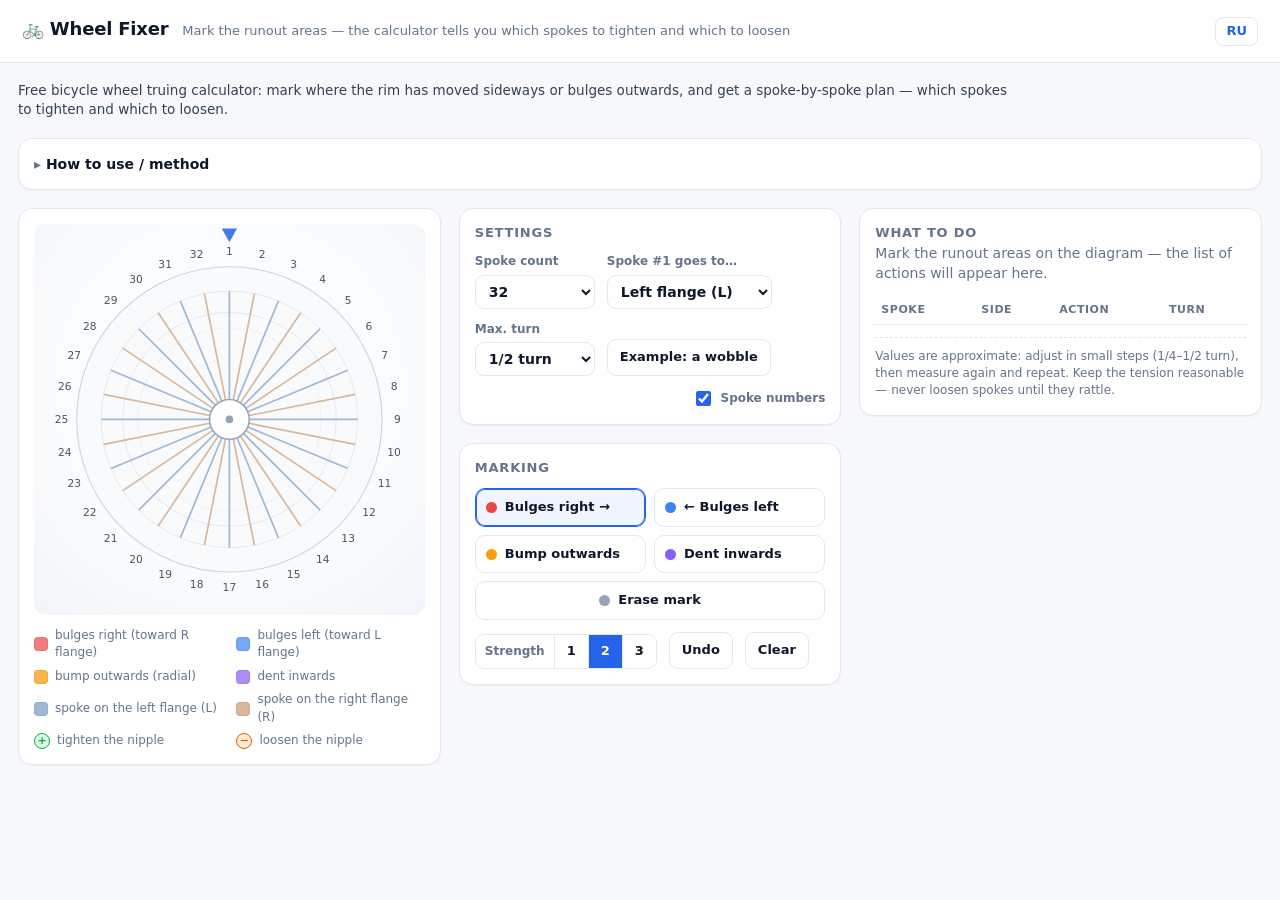
==== en/index.html @ 26d008dc "SEO + английская версия: /en/ с hreflang, canonical, OG/Twitter, JSON-LD, sitemap, robots; вынести C" ====
<!doctype html>
<html lang="en">
<head>
<meta charset="utf-8" />
<meta name="viewport" content="width=device-width, initial-scale=1" />
<meta name="description" content="Free bicycle wheel truing calculator. Mark lateral rim runout (a wobble, or &#8220;8&#8221;) and get a spoke-by-spoke plan: which spokes to tighten and which to loosen." />
<link rel="canonical" href="https://teodar.github.io/wheel-fixer/en/" />
<link rel="alternate" hreflang="ru" href="https://teodar.github.io/wheel-fixer/" />
<link rel="alternate" hreflang="en" href="https://teodar.github.io/wheel-fixer/en/" />
<link rel="alternate" hreflang="x-default" href="https://teodar.github.io/wheel-fixer/" />
<meta name="robots" content="index,follow" />
<meta name="theme-color" content="#2563eb" />
<link rel="icon" href="../favicon.svg" type="image/svg+xml" />
<meta property="og:type" content="website" />
<meta property="og:site_name" content="Wheel Fixer" />
<meta property="og:title" content="Bicycle Wheel Truing Calculator — Wheel Fixer" />
<meta property="og:description" content="Mark the wobble on the wheel diagram — the calculator shows which spokes to tighten and which to loosen." />
<meta property="og:url" content="https://teodar.github.io/wheel-fixer/en/" />
<meta property="og:image" content="https://teodar.github.io/wheel-fixer/og.png" />
<meta property="og:image:width" content="1200" />
<meta property="og:image:height" content="630" />
<meta property="og:locale" content="en_US" />
<meta property="og:locale:alternate" content="ru_RU" />
<meta name="twitter:card" content="summary_large_image" />
<meta name="twitter:title" content="Bicycle Wheel Truing Calculator — Wheel Fixer" />
<meta name="twitter:description" content="Mark the wobble on the wheel diagram — the calculator shows which spokes to tighten and which to loosen." />
<meta name="twitter:image" content="https://teodar.github.io/wheel-fixer/og.png" />
<link rel="stylesheet" href="../styles.css" />
<script type="application/ld+json">
{"@context":"https://schema.org","@type":"WebApplication","name":"Wheel Fixer","alternateName":"Bicycle Wheel Truing Calculator","url":"https://teodar.github.io/wheel-fixer/en/","applicationCategory":"UtilityApplication","operatingSystem":"Any (modern web browser)","browserRequirements":"Requires JavaScript","inLanguage":"en","isAccessibleForFree":true,"offers":{"@type":"Offer","price":"0","priceCurrency":"USD"},"description":"Free web calculator for truing a bicycle wheel: mark lateral and radial rim runout and get a list of the spokes to tighten or loosen."}
</script>
<title>Bicycle Wheel Truing Calculator — Wheel Fixer</title>
</head>
<body>
<header>
  <h1>🚲 Wheel Fixer</h1>
  <span class="sub">Mark the runout areas — the calculator tells you which spokes to tighten and which to loosen</span>
    <a class="lang" href="../" hreflang="ru" title="Русская версия">RU</a>
</header>

<main>
    <p class="intro span-all">Free bicycle wheel truing calculator: mark where the rim has moved sideways or bulges outwards, and get a spoke-by-spoke plan — which spokes to tighten and which to loosen.</p>
  <details class="card howto span-all">
    <summary>How to use / method</summary>
      <div class="body">
        <ol>
          <li>Fix the wheel in a truing stand or in an upside-down frame.</li>
          <li>The drive side (freewheel / cassette) is the <b>right side (R)</b>. Spokes going to the right hub flange are marked R, to the left — L.</li>
          <li>Line up the top of the diagram with <b>spoke #1</b>: find it on the wheel and agree that it sits at 12 o'clock. Numbering goes clockwise.</li>
          <li>Find the runout areas with chalk or a gauge. Click the matching segment on the diagram (you can drag to mark several in a row):
            <br>&bull; <span style="color:#ef4444;font-weight:700">red</span> — bulges right; <span style="color:#3b82f6;font-weight:700">blue</span> — bulges left (this is the wobble, or &#8220;8&#8221;);
            <br>&bull; <span style="color:#f59e0b;font-weight:700">orange</span> — bump outwards; <span style="color:#8b5cf6;font-weight:700">purple</span> — dent inwards (radial runout).</li>
          <li>Use the &#8220;What to do&#8221; table: for every spoke it shows tighten (+) or loosen (&minus;) and by how much.</li>
          <li>Turn the nipples, check the wheel again and repeat the marking. Two or three passes are usually enough.</li>
        </ol>
        <div class="callout">
          <b>The wobble rule in plain words:</b> where the rim has moved to the right, tighten the left spoke and loosen the right one (and vice versa). The calculator finds the right spokes on both sides of the marked gap.
        </div>
        <div>
          <b>About the turns:</b> &#8220;tighten&#8221; means clockwise when you look at the nipple from the rim side (normal right-hand thread). The exact number of turns depends on the wheel, so the values are a guide — start small and keep an eye on spoke tension (the &#8220;ping&#8221;).
        </div>
        <div>
          <b>Caveats:</b> the model assumes the spokes alternate L/R (a standard build). If your wheel is unusual (2:1, radial lacing, etc.), treat the result as a hint about the direction only.
        </div>
      </div>
  </details>

  <section class="card wheel-card">
    <svg id="wheel" viewBox="-128 -128 256 256" role="img" aria-label="Wheel diagram. Click the segments to mark the runout areas."></svg>
    <div class="legend">
      <span class="item"><span class="sw red"></span>bulges right (toward R flange)</span>
      <span class="item"><span class="sw blue"></span>bulges left (toward L flange)</span>
      <span class="item"><span class="sw amber"></span>bump outwards (radial)</span>
      <span class="item"><span class="sw violet"></span>dent inwards</span>
      <span class="item"><span class="sw L"></span>spoke on the left flange (L)</span>
      <span class="item"><span class="sw R"></span>spoke on the right flange (R)</span>
      <span class="item"><span class="badge t">+</span>tighten the nipple</span>
      <span class="item"><span class="badge l">&minus;</span>loosen the nipple</span>
    </div>
  </section>

  <div class="controls-col">
    <section class="card settings-card">
      <h2>Settings</h2>
      <div class="row">
        <label>Spoke count
          <select id="nSel"></select>
        </label>
        <label>Spoke #1 goes to…
          <select id="sideSel">
            <option value="L">Left flange (L)</option>
            <option value="R">Right flange (R)</option>
          </select>
        </label>
      </div>

      <div class="row">
        <label>Max. turn
          <select id="turnSel">
            <option value="0.25">1/4 turn</option>
            <option value="0.5" selected>1/2 turn</option>
            <option value="0.75">3/4 turn</option>
            <option value="1">1 turn</option>
          </select>
        </label>
        <button class="btn" id="exampleBtn">Example: a wobble</button>
        <label class="chk"><input type="checkbox" id="numChk" checked /> Spoke numbers</label>
      </div>
    </section>

    <section class="card toolbar-card">
      <h2>Marking</h2>
      <div class="modes" id="modes">
        <button class="mode active" data-mode="latR" title="Bulges right (toward the R flange)"><span class="dot"></span><span class="mlong">Bulges right →</span><span class="mshort">→ right</span></button>
        <button class="mode" data-mode="latL" title="Bulges left (toward the L flange)"><span class="dot"></span><span class="mlong">← Bulges left</span><span class="mshort">← left</span></button>
        <button class="mode" data-mode="radO" title="Bump outwards (radial)"><span class="dot"></span><span class="mlong">Bump outwards</span><span class="mshort">bump</span></button>
        <button class="mode" data-mode="radI" title="Dent inwards"><span class="dot"></span><span class="mlong">Dent inwards</span><span class="mshort">dent</span></button>
        <button class="mode erase" data-mode="erase" title="Erase the mark"><span class="dot"></span><span class="mlong">Erase mark</span><span class="mshort">erase</span></button>
      </div>

      <div class="row toolbar-row">
        <div class="seg" id="segStr" role="group" aria-label="Mark strength">
          <span class="seg-label">Strength</span>
          <button type="button" class="seg-btn" data-val="1">1</button>
          <button type="button" class="seg-btn active" data-val="2">2</button>
          <button type="button" class="seg-btn" data-val="3">3</button>
        </div>
        <button class="btn" id="undoBtn">Undo</button>
        <button class="btn" id="clearBtn">Clear</button>
      </div>
    </section>
  </div>

  <section class="card results-card" id="resultsCard">
      <div class="results-head">
        <h2>What to do</h2>
        <button type="button" class="res-toggle" id="resToggle" aria-expanded="false" aria-controls="resBody" title="Show/hide">▾</button>
      </div>
      <div id="summary" class="summary"></div>
      <div class="res-body" id="resBody">
        <div class="table-wrap">
          <table id="resTable">
            <thead><tr><th>Spoke</th><th>Side</th><th>Action</th><th>Turn</th></tr></thead>
            <tbody></tbody>
          </table>
        </div>
        <div class="note">Values are approximate: adjust in small steps (1/4–1/2 turn), then measure again and repeat. Keep the tension reasonable — never loosen spokes until they rattle.</div>
      </div>
  </section>
</main>

<script src="../app.js"></script>
</body>
</html>
---- styles.css ----
:root{
    --bg:#f6f8fb; --panel:#ffffff; --border:#e2e8f0; --line:#eef2f7;
    --text:#0f172a; --muted:#64748b; --accent:#2563eb; --accent-soft:#eff6ff;
    --latR:#ef4444; --latL:#3b82f6; --radO:#f59e0b; --radI:#8b5cf6;
    --tight:#16a34a; --tight-soft:#dcfce7; --loose:#ea580c; --loose-soft:#ffedd5;
    --radius:14px;
  }
  *{box-sizing:border-box}
  html,body{height:100%}
  body{
    margin:0; background:var(--bg); color:var(--text);
    font-family:system-ui,-apple-system,"Segoe UI",Roboto,"Helvetica Neue",Arial,sans-serif;
    -webkit-font-smoothing:antialiased; line-height:1.45;
  }
  header{
    padding:16px 22px; background:var(--panel); border-bottom:1px solid var(--border);
    display:flex; align-items:baseline; gap:14px; flex-wrap:wrap;
  }
  header h1{font-size:18px; margin:0; letter-spacing:-0.2px}
  header .sub{color:var(--muted); font-size:13px}
  header .sub a{color:var(--accent); text-decoration:none}
  header .lang{margin-left:auto; font-size:13px; font-weight:700; color:var(--accent); text-decoration:none; border:1px solid var(--border); border-radius:8px; padding:4px 10px; white-space:nowrap}
  header .lang:hover{background:var(--accent-soft)}
  .intro{margin:0; font-size:13.5px; color:#334155; max-width:1000px}

  main{
    max-width:1440px; margin:0 auto; padding:18px;
    display:grid; grid-template-columns:1fr; gap:18px; align-items:start;
  }
  @media (min-width:900px){
    main{grid-template-columns:minmax(280px,1fr) minmax(320px,1fr)}
    .wheel-card{grid-column:1}
    .controls-col{grid-column:2}
    .results-card{grid-column:1 / -1}
  }
  @media (min-width:1150px){
    main{grid-template-columns:minmax(300px,1.05fr) minmax(300px,0.95fr) minmax(320px,1fr)}
    .results-card{grid-column:3}
  }

  .card{
    background:var(--panel); border:1px solid var(--border); border-radius:var(--radius);
    padding:15px; box-shadow:0 1px 2px rgba(15,23,42,.04);
  }
  .results-card{display:flex; flex-direction:column}
  .controls-col{display:flex; flex-direction:column; gap:18px}
  .mshort{display:none}

  /* сегментированный переключатель «силы» отметки */
  .seg{display:inline-flex; align-items:stretch; border:1px solid var(--border); border-radius:9px; overflow:hidden; background:#fff}
  .seg-label{display:flex; align-items:center; padding:0 9px; font-size:12px; font-weight:600; color:var(--muted)}
  .seg-btn{font:inherit; font-size:13px; font-weight:700; border:0; border-left:1px solid var(--border); background:#fff; color:var(--text); padding:7px 12px; cursor:pointer}
  .seg-btn:hover{background:#f8fafc}
  .seg-btn.active{background:var(--accent); color:#fff}

  /* заголовок результатов (на мобильном — раскрывающийся) */
  .results-head{display:flex; align-items:center; justify-content:space-between; gap:10px}
  .results-head h2{margin:0}
  .res-toggle{
    display:none; align-items:center; justify-content:center; width:30px; height:30px;
    border-radius:8px; border:1px solid var(--border); background:#fff; color:var(--muted);
    font-size:13px; cursor:pointer; transition:transform .15s;
  }
  h2{font-size:13px; text-transform:uppercase; letter-spacing:.06em; color:var(--muted); margin:0 0 10px}

  /* ---------- wheel ---------- */
  .wheel-card{display:flex; flex-direction:column; gap:12px}
  #wheel{
    width:100%; height:auto; display:block; touch-action:none; cursor:crosshair;
    user-select:none; -webkit-user-select:none; -webkit-tap-highlight-color:transparent;
    background:radial-gradient(circle at 50% 42%, #ffffff 0%, #f8fafc 70%, #f1f5f9 100%);
    border-radius:12px;
  }
  .legend{display:grid; grid-template-columns:1fr 1fr; gap:6px 14px; font-size:12px; color:var(--muted)}
  .legend .item{display:flex; align-items:center; gap:7px}
  .sw{width:14px; height:14px; border-radius:4px; flex:0 0 auto; border:1px solid rgba(15,23,42,.08)}
  .sw.red{background:rgba(239,68,68,.7)} .sw.blue{background:rgba(59,130,246,.7)}
  .sw.amber{background:rgba(245,158,11,.75)} .sw.violet{background:rgba(139,92,246,.7)}
  .sw.L{background:#9db8d6} .sw.R{background:#d8b79a}
  .legend .badge{display:inline-flex;align-items:center;justify-content:center;width:16px;height:16px;border-radius:50%;font-weight:700;font-size:11px}
  .badge.t{background:var(--tight-soft);color:var(--tight);border:1px solid var(--tight)}
  .badge.l{background:var(--loose-soft);color:var(--loose);border:1px solid var(--loose)}

  /* блок «Как пользоваться» — на всю ширину */
  .span-all{grid-column:1 / -1}

  /* таблица результатов: ограниченная высота + внутренний скролл */
  .table-wrap{max-height:min(58vh,560px); overflow:auto; margin:0 -2px}
  .table-wrap table thead th{
    position:sticky; top:0; z-index:1; background:var(--panel);
    box-shadow:0 1px 0 var(--border);
  }

  /* ---------- controls ---------- */
  .row{display:flex; gap:12px; flex-wrap:wrap; align-items:flex-end; margin-bottom:12px}
  .row:last-child{margin-bottom:0}
  label{display:flex; flex-direction:column; gap:4px; font-size:12px; color:var(--muted); font-weight:600}
  select{font:inherit}
  select{
    padding:7px 9px; border:1px solid var(--border); border-radius:9px; background:#fff; color:var(--text);
    font-size:14px; min-width:120px;
  }

  .modes{display:grid; grid-template-columns:1fr 1fr; gap:8px; margin-bottom:12px}
  .mode{
    font:inherit; font-size:13px; font-weight:600; padding:9px 10px; cursor:pointer;
    border:1px solid var(--border); background:#fff; color:var(--text); border-radius:10px;
    display:flex; align-items:center; gap:8px; transition:.12s; text-align:left;
  }
  .mode:hover{border-color:#cbd5e1; background:#fafbfc}
  .mode .dot{width:11px;height:11px;border-radius:50%;flex:0 0 auto}
  .mode[data-mode=latR] .dot{background:var(--latR)}
  .mode[data-mode=latL] .dot{background:var(--latL)}
  .mode[data-mode=radO] .dot{background:var(--radO)}
  .mode[data-mode=radI] .dot{background:var(--radI)}
  .mode[data-mode=erase] .dot{background:#94a3b8}
  .mode.active{border-color:var(--accent); background:var(--accent-soft); box-shadow:0 0 0 1px var(--accent) inset}
  .mode.erase{grid-column:span 2; justify-content:center}

  button.btn{
    font:inherit; font-size:13px; font-weight:600; padding:8px 12px; cursor:pointer;
    border:1px solid var(--border); background:#fff; color:var(--text); border-radius:9px; transition:.12s;
  }
  button.btn:hover{background:#f8fafc; border-color:#cbd5e1}
  button.btn.primary{background:var(--accent); border-color:var(--accent); color:#fff}
  button.btn.primary:hover{background:#1d4ed8}
  .chk{flex-direction:row; align-items:center; gap:6px; font-weight:600; color:var(--muted); cursor:pointer; margin-left:auto}
  .chk input{accent-color:var(--accent); width:15px; height:15px}

  /* ---------- results ---------- */
  .summary{font-size:14px; margin-bottom:12px; color:var(--text)}
  .summary b.tight{color:var(--tight)} .summary b.loose{color:var(--loose)}
  .muted{color:var(--muted)}
  table{width:100%; border-collapse:collapse; font-size:14px}
  th{text-align:left; font-size:11px; text-transform:uppercase; letter-spacing:.05em; color:var(--muted); padding:6px 8px; border-bottom:1px solid var(--border)}
  td{padding:7px 8px; border-bottom:1px solid var(--line)}
  tr:last-child td{border-bottom:none}
  td:first-child{font-variant-numeric:tabular-nums; font-weight:700}
  .tag{display:inline-flex;align-items:center;justify-content:center;width:20px;height:20px;border-radius:6px;font-size:12px;font-weight:700}
  .tag.L{background:#e8f0fb;color:#2563eb} .tag.R{background:#fbeede;color:#b45309}
  .act{font-weight:600}
  .act.tight{color:var(--tight)} .act.loose{color:var(--loose)}
  .note{font-size:12px; color:var(--muted); margin-top:12px; padding-top:10px; border-top:1px dashed var(--border)}

  details.howto summary{cursor:pointer; font-weight:700; font-size:14px; color:var(--text); list-style:none}
  details.howto summary::-webkit-details-marker{display:none}
  details.howto summary::before{content:"▸ "; color:var(--muted)}
  details.howto[open] summary::before{content:"▾ "}
  details.howto .body{margin-top:12px; font-size:13px; color:#334155; display:flex; flex-direction:column; gap:10px}
  details.howto ol{margin:0; padding-left:20px; display:flex; flex-direction:column; gap:6px}
  /* на широком экране методика раскладывается в две колонки */
  @media (min-width:881px){
    details.howto .body{display:grid; grid-template-columns:1.15fr 1fr; gap:8px 30px; align-items:start}
    details.howto .body > ol{grid-row:span 3}
  }
  details.howto code{background:#f1f5f9; padding:1px 5px; border-radius:5px; font-size:12px}
  .callout{background:#fff7ed; border:1px solid #fed7aa; color:#9a3412; border-radius:10px; padding:9px 11px; font-size:12.5px}

  /* ---------- компактный режим для телефона ---------- */
  @media (max-width:720px){
    main{padding:10px; padding-bottom:160px; gap:12px}
    header{padding:12px 14px}
    header h1{font-size:16px}
    header .sub{display:none}
    .card{padding:12px; border-radius:12px}
    .wheel-card{padding:6px}
    .legend{font-size:10.5px; gap:5px 10px}
    .table-wrap{max-height:52vh}

    /* результаты сворачиваются в аккордеон */
    .res-toggle{display:inline-flex}
    .results-card .res-body{display:none}
    .results-card.open .res-body{display:block}
    .results-card.open .res-toggle{transform:rotate(180deg)}

    /* панель инструментов прижата к низу */
    .toolbar-card{
      position:fixed; left:0; right:0; bottom:0; z-index:60; margin:0;
      border-left:0; border-right:0; border-bottom:0;
      border-radius:14px 14px 0 0;
      padding:9px 10px calc(9px + env(safe-area-inset-bottom, 0px));
      box-shadow:0 -6px 24px rgba(15,23,42,.16);
    }
    .toolbar-card h2{display:none}
    .toolbar-card .modes{grid-template-columns:repeat(5, minmax(0,1fr)); gap:6px; margin-bottom:8px}
    .toolbar-card .mode{
      flex-direction:column; gap:2px; padding:8px 2px; font-size:10.5px;
      justify-content:center; text-align:center; line-height:1.15;
    }
    .toolbar-card .mode .mlong{display:none}
    .toolbar-card .mode .mshort{display:inline}
    .toolbar-card .mode.erase{grid-column:auto}
    .toolbar-row{gap:8px; margin-bottom:0; flex-wrap:nowrap}
    .toolbar-row .btn{padding:8px 10px; font-size:12px; flex:0 0 auto}
    .seg{flex:1 1 auto; min-width:0}
    .seg-btn{flex:1 1 0; padding:7px 0}
  }
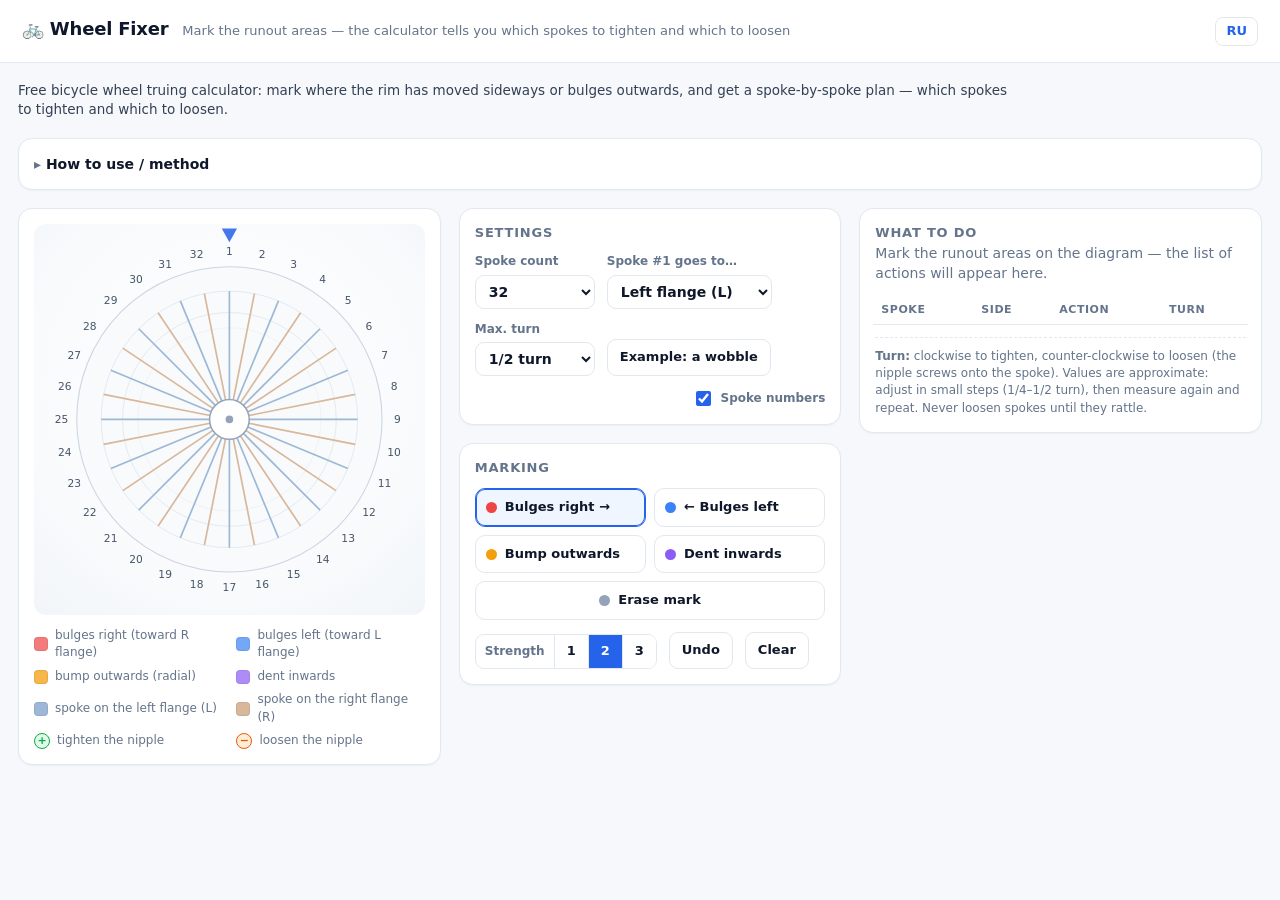
==== commit 2196b4bd: "Методика: схема крепления ниппеля (гайка на спице) + понятное объяснение направления; памятка в резу" ====
--- a/en/index.html
+++ b/en/index.html
@@ -9,8 +9,9 @@
 <link rel="alternate" hreflang="en" href="https://teodar.github.io/wheel-fixer/en/" />
 <link rel="alternate" hreflang="x-default" href="https://teodar.github.io/wheel-fixer/" />
 <meta name="robots" content="index,follow" />
+<meta name="yandex-verification" content="2a9a9aeb4d796e9a" />
 <meta name="theme-color" content="#2563eb" />
-<link rel="icon" href="../favicon.svg" type="image/svg+xml" />
+<link rel="icon" href="../favicon.svg?v=3" type="image/svg+xml" />
 <meta property="og:type" content="website" />
 <meta property="og:site_name" content="Wheel Fixer" />
 <meta property="og:title" content="Bicycle Wheel Truing Calculator — Wheel Fixer" />
@@ -51,13 +52,19 @@
             <br>&bull; <span style="color:#ef4444;font-weight:700">red</span> — bulges right; <span style="color:#3b82f6;font-weight:700">blue</span> — bulges left (this is the wobble, or &#8220;8&#8221;);
             <br>&bull; <span style="color:#f59e0b;font-weight:700">orange</span> — bump outwards; <span style="color:#8b5cf6;font-weight:700">purple</span> — dent inwards (radial runout).</li>
           <li>Use the &#8220;What to do&#8221; table: for every spoke it shows tighten (+) or loosen (&minus;) and by how much.</li>
-          <li>Turn the nipples, check the wheel again and repeat the marking. Two or three passes are usually enough.</li>
+          <li>Turn the nipples (clockwise to tighten, counter-clockwise to loosen), check the wheel again and repeat the marking. Two or three passes are usually enough.</li>
         </ol>
         <div class="callout">
           <b>The wobble rule in plain words:</b> where the rim has moved to the right, tighten the left spoke and loosen the right one (and vice versa). The calculator finds the right spokes on both sides of the marked gap.
         </div>
         <div>
-          <b>About the turns:</b> &#8220;tighten&#8221; means clockwise when you look at the nipple from the rim side (normal right-hand thread). The exact number of turns depends on the wheel, so the values are a guide — start small and keep an eye on spoke tension (the &#8220;ping&#8221;).
+          <b>Which way to turn the nipple.</b> The nipple is a <b>nut</b> screwed onto the end of the spoke. Only the spoke is threaded — the rim isn't: the nipple just sits in a hole and is held by its head. So tightening means screwing the nipple <b>further onto the spoke</b>, like a nut on a bolt.
+          Turn it <b>clockwise as you look at it from the rim side (the outside of the wheel)</b>: that tightens. <b>Counter-clockwise</b> loosens. Always look from the rim side: from the hub side it&#8217;s mirrored.
+          <br><b>Not sure?</b> Turn one nipple 1/4 turn clockwise — the spoke should sound higher. If it sounds lower, you turned the wrong way. The exact number of turns depends on the wheel, so the values are a guide.
+          <figure class="spoke-hint">
+            <img src="../nipple.png" width="1200" height="522" loading="lazy" alt="Cutaway of a spoke at the rim: the nipple is a nut screwed onto the threaded end of the spoke. Clockwise tightens, counter-clockwise loosens." />
+            <figcaption><span class="c-tight">&#8635; clockwise — tighten</span><span class="c-loose">&#8634; counter-clockwise — loosen</span></figcaption>
+          </figure>
         </div>
         <div>
           <b>Caveats:</b> the model assumes the spokes alternate L/R (a standard build). If your wheel is unusual (2:1, radial lacing, etc.), treat the result as a hint about the direction only.
@@ -144,7 +151,7 @@
             <tbody></tbody>
           </table>
         </div>
-        <div class="note">Values are approximate: adjust in small steps (1/4–1/2 turn), then measure again and repeat. Keep the tension reasonable — never loosen spokes until they rattle.</div>
+        <div class="note"><b>Turn:</b> clockwise to tighten, counter-clockwise to loosen (the nipple screws onto the spoke). Values are approximate: adjust in small steps (1/4–1/2 turn), then measure again and repeat. Never loosen spokes until they rattle.</div>
       </div>
   </section>
 </main>
--- a/styles.css
+++ b/styles.css
@@ -22,6 +22,11 @@
   header .lang{margin-left:auto; font-size:13px; font-weight:700; color:var(--accent); text-decoration:none; border:1px solid var(--border); border-radius:8px; padding:4px 10px; white-space:nowrap}
   header .lang:hover{background:var(--accent-soft)}
   .intro{margin:0; font-size:13.5px; color:#334155; max-width:1000px}
+  .spoke-hint{margin:10px 0 0; display:flex; flex-direction:column; gap:8px; align-items:flex-start}
+  .spoke-hint img{width:100%; max-width:560px; height:auto; background:#fff; border-radius:10px}
+  .spoke-hint figcaption{display:flex; flex-wrap:wrap; gap:6px 18px; font-size:12.5px; font-weight:700}
+  .spoke-hint .c-tight{color:var(--tight)}
+  .spoke-hint .c-loose{color:var(--loose)}
 
   main{
     max-width:1440px; margin:0 auto; padding:18px;
